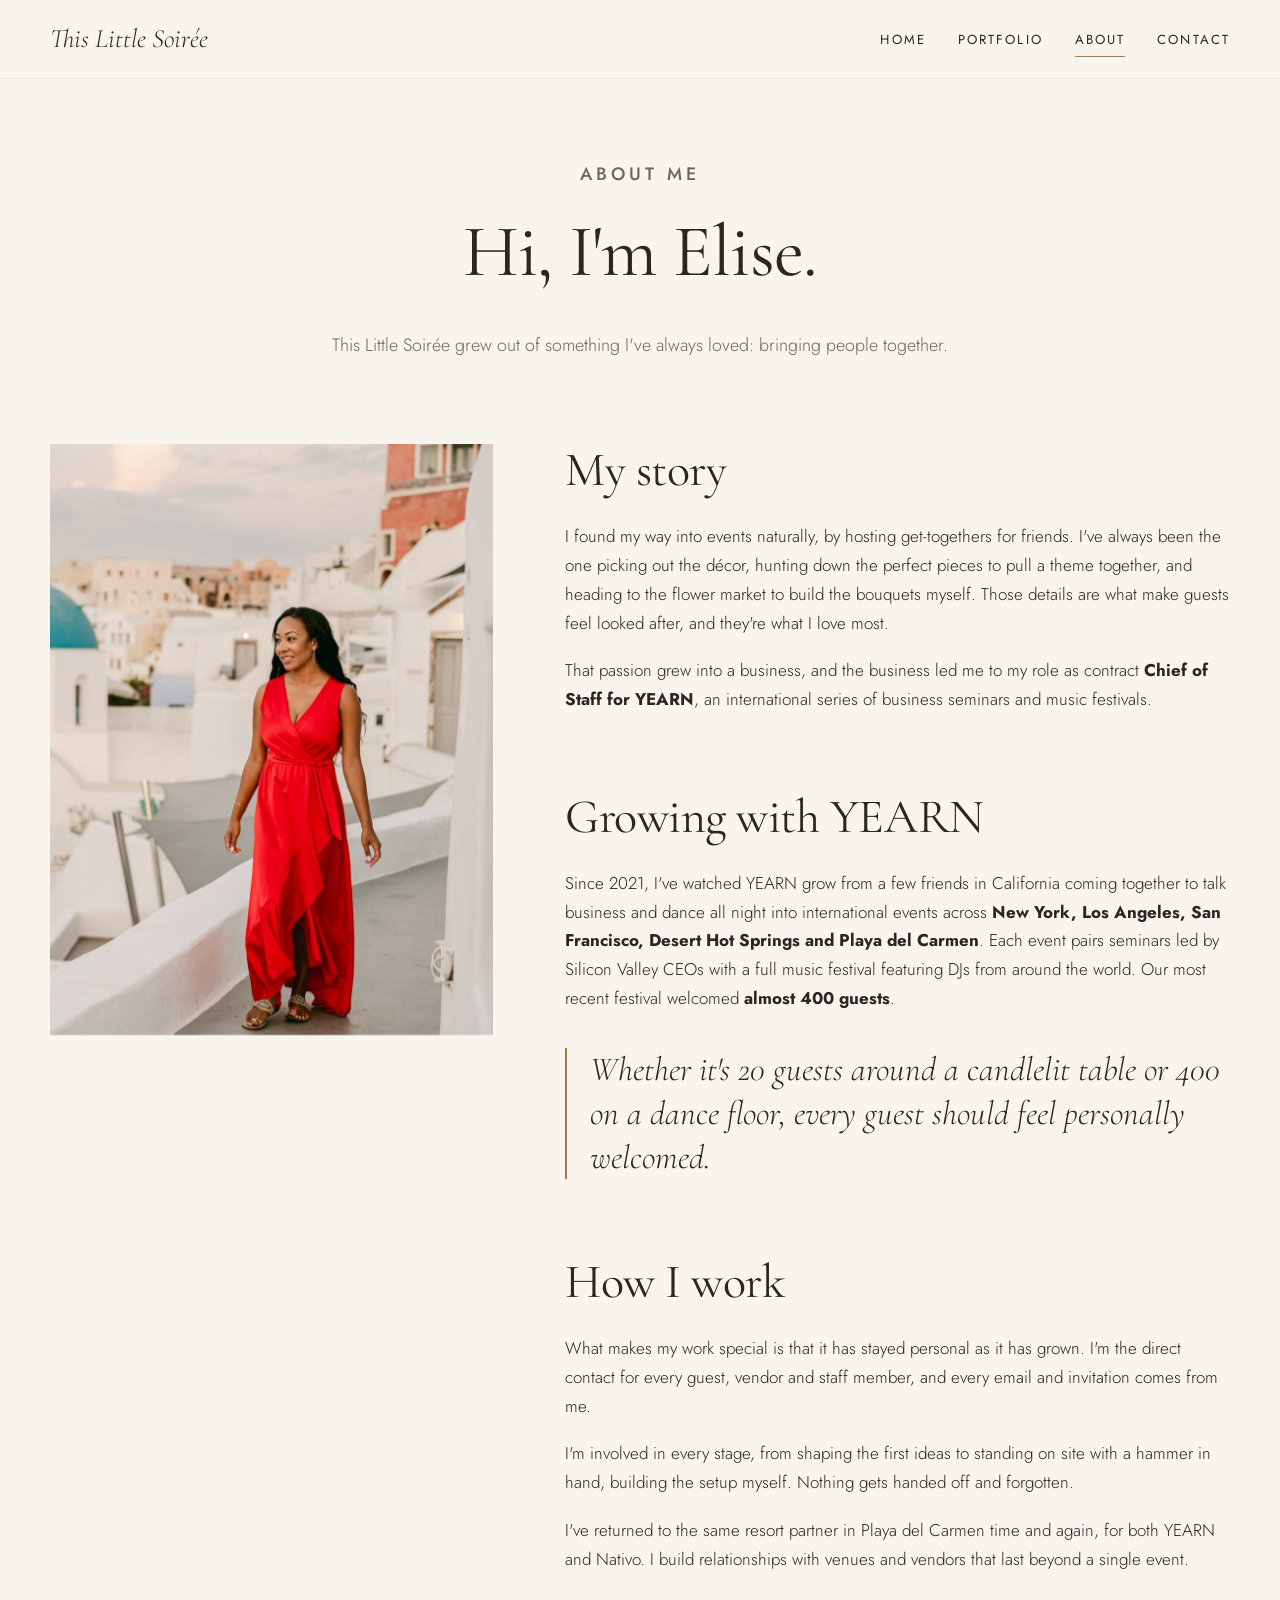
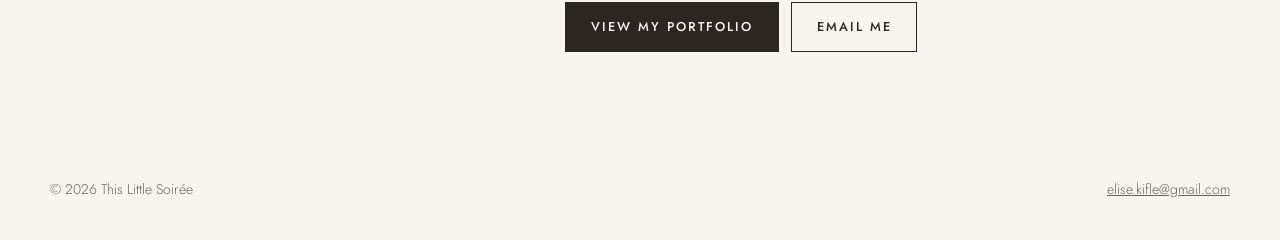
==== about/index.html @ 8f11a2f7 "Add files via upload" ====
<!DOCTYPE html>
<html lang="en-GB">
<head>
<meta charset="utf-8">
<meta name="viewport" content="width=device-width, initial-scale=1">
<title>About Me | This Little Soirée</title>
<meta name="description" content="Meet Elise N. Kifle, the event planner and designer behind This Little Soirée and Chief of Staff for the YEARN festivals.">
<meta property="og:title" content="About Me | This Little Soirée">
<meta property="og:description" content="Meet Elise N. Kifle, the event planner and designer behind This Little Soirée.">
<link rel="preconnect" href="https://fonts.googleapis.com">
<link rel="preconnect" href="https://fonts.gstatic.com" crossorigin>
<link href="https://fonts.googleapis.com/css2?family=Cormorant+Garamond:ital,wght@0,400;0,500;1,400&family=Jost:wght@300;400;500&display=swap" rel="stylesheet">
<link rel="stylesheet" href="../css/style.css?v=1">
</head>
<body>
<a class="skip-link" href="#main-content">Skip to main content</a>
<header class="site-header">
  <div class="container">
    <a class="wordmark" href="../">This Little Soirée</a>
    <nav class="main-nav" aria-label="Main">
      <ul>
        <li><a href="../">Home</a></li>
        <li><a href="../portfolio/">Portfolio</a></li>
        <li><a href="./" aria-current="page">About</a></li>
        <li><a href="../#contact">Contact</a></li>
      </ul>
    </nav>
  </div>
</header>

<main id="main-content">
  <section class="page-intro">
    <div class="container">
      <p class="eyebrow">About me</p>
      <h1>Hi, I'm Elise.</h1>
      <p>This Little Soirée grew out of something I've always loved: bringing people together.</p>
    </div>
  </section>

  <section class="section" style="padding-top:1rem">
    <div class="container about-grid">
      <div class="about-portrait">
        <img src="../images/elise.jpg" alt="Elise in a red dress walking along a whitewashed terrace in Santorini, with blue-domed churches behind her">
      </div>
      <div class="about-copy">
        <h2>My story</h2>
        <p>I found my way into events naturally, by hosting get-togethers for friends. I've always been the one picking out the décor, hunting down the perfect pieces to pull a theme together, and heading to the flower market to build the bouquets myself. Those details are what make guests feel looked after, and they're what I love most.</p>
        <p>That passion grew into a business, and the business led me to my role as contract <strong>Chief of Staff for YEARN</strong>, an international series of business seminars and music festivals.</p>

        <h2>Growing with YEARN</h2>
        <p>Since 2021, I've watched YEARN grow from a few friends in California coming together to talk business and dance all night into international events across <strong>New York, Los Angeles, San Francisco, Desert Hot Springs and Playa del Carmen</strong>. Each event pairs seminars led by Silicon Valley CEOs with a full music festival featuring DJs from around the world. Our most recent festival welcomed <strong>almost 400 guests</strong>.</p>

        <p class="pullquote">Whether it's 20 guests around a candlelit table or 400 on a dance floor, every guest should feel personally welcomed.</p>

        <h2>How I work</h2>
        <p>What makes my work special is that it has stayed personal as it has grown. I'm the direct contact for every guest, vendor and staff member, and every email and invitation comes from me.</p>
        <p>I'm involved in every stage, from shaping the first ideas to standing on site with a hammer in hand, building the setup myself. Nothing gets handed off and forgotten.</p>
        <p>I've returned to the same resort partner in Playa del Carmen time and again, for both YEARN and Nativo. I build relationships with venues and vendors that last beyond a single event.</p>

        <div class="buttons">
          <a class="btn" href="../portfolio/">View my portfolio</a>
          <a class="btn btn-outline" href="mailto:elise.kifle@gmail.com?subject=Hello%20from%20your%20website">Email me</a>
        </div>
      </div>
    </div>
  </section>
</main>

<footer class="site-footer">
  <div class="container">
    <span>&copy; 2026 This Little Soirée</span>
    <a href="mailto:elise.kifle@gmail.com">elise.kifle@gmail.com</a>
  </div>
</footer>
</body>
</html>
---- css/style.css ----
/* This Little Soirée */
:root {
  --ivory: #f8f4ee;
  --sand: #efe7dc;
  --ink: #2b2622;
  --muted: #6f655c;
  --gold: #a87c4f;
  --gold-dark: #8c6540;
  --white: #ffffff;
  --serif: "Cormorant Garamond", Georgia, serif;
  --sans: "Jost", system-ui, sans-serif;
}

* { box-sizing: border-box; }
html { scroll-behavior: smooth; }
body {
  margin: 0;
  font-family: var(--sans);
  font-weight: 300;
  font-size: 17px;
  line-height: 1.7;
  color: var(--ink);
  background: var(--ivory);
}
img { max-width: 100%; display: block; }
a { color: var(--gold-dark); }
p { margin: 0 0 1.1em; }

h1, h2, h3 {
  font-family: var(--serif);
  font-weight: 400;
  line-height: 1.12;
  margin: 0 0 0.5em;
  letter-spacing: -0.01em;
}
h1 { font-size: clamp(2.6rem, 6vw, 4.6rem); }
h2 { font-size: clamp(2rem, 4vw, 3rem); }
h3 { font-size: clamp(1.5rem, 2.6vw, 2rem); }
em { font-style: italic; color: var(--gold-dark); }

.eyebrow {
  font-family: var(--sans);
  font-size: 0.78rem;
  font-weight: 500;
  letter-spacing: 0.22em;
  text-transform: uppercase;
  color: var(--gold-dark);
  margin: 0 0 1.2em;
}

.container { width: min(1180px, 100% - 3rem); margin-inline: auto; }
.narrow { width: min(760px, 100% - 3rem); margin-inline: auto; }

.skip-link { position: absolute; left: -9999px; }
.skip-link:focus { left: 1rem; top: 1rem; background: var(--white); padding: .5rem 1rem; z-index: 100; }

/* ---------- Header ---------- */
.site-header {
  position: sticky; top: 0; z-index: 50;
  background: rgba(248, 244, 238, 0.94);
  backdrop-filter: blur(6px);
  border-bottom: 1px solid rgba(43, 38, 34, 0.08);
}
.site-header .container {
  display: flex; align-items: center; justify-content: space-between;
  min-height: 78px; gap: 1.5rem;
}
.wordmark {
  font-family: var(--serif);
  font-size: 1.65rem;
  font-style: italic;
  color: var(--ink);
  text-decoration: none;
  white-space: nowrap;
}
.main-nav ul { list-style: none; margin: 0; padding: 0; display: flex; gap: 2rem; }
.main-nav a {
  font-size: 0.82rem; font-weight: 400; letter-spacing: 0.16em; text-transform: uppercase;
  color: var(--ink); text-decoration: none; padding: .4rem 0;
  border-bottom: 1px solid transparent;
}
.main-nav a:hover, .main-nav a[aria-current="page"] { border-bottom-color: var(--gold); }

/* ---------- Buttons ---------- */
.buttons { display: flex; flex-wrap: wrap; gap: .8rem; margin-top: 1.8rem; }
.btn {
  display: inline-block;
  font-size: 0.8rem; font-weight: 500; letter-spacing: 0.16em; text-transform: uppercase;
  text-decoration: none;
  padding: 1em 1.9em;
  background: var(--ink); color: var(--ivory);
  border: 1px solid var(--ink);
  transition: background .2s, color .2s, border-color .2s;
}
.btn:hover { background: var(--gold-dark); border-color: var(--gold-dark); }
.btn-outline { background: transparent; color: var(--ink); }
.btn-outline:hover { background: var(--ink); color: var(--ivory); border-color: var(--ink); }
.btn-light { background: var(--ivory); color: var(--ink); border-color: var(--ivory); }
.btn-light:hover { background: transparent; color: var(--ivory); border-color: var(--ivory); }

/* ---------- Hero ---------- */
.hero { padding: 4.5rem 0 5rem; }
.hero .container {
  display: grid; grid-template-columns: 1.05fr 1fr; gap: 4rem; align-items: center;
}
.hero p.lead { font-size: 1.15rem; color: var(--muted); max-width: 520px; }
.hero-media { position: relative; }
.hero-media img { width: 100%; aspect-ratio: 4 / 5; object-fit: cover; }
.hero-media::before {
  content: ""; position: absolute; inset: 1.4rem -1.4rem -1.4rem 1.4rem;
  border: 1px solid var(--gold); z-index: -1;
}

/* ---------- Sections ---------- */
.section { padding: 5.5rem 0; }
.section-alt { background: var(--sand); }
.section-head { max-width: 640px; margin-bottom: 3rem; }
.center { text-align: center; margin-inline: auto; }

.services { display: grid; grid-template-columns: repeat(3, 1fr); gap: 2rem; }
.service { text-decoration: none; color: inherit; display: block; }
.service img { width: 100%; aspect-ratio: 4 / 5; object-fit: cover; margin-bottom: 1.3rem; transition: opacity .25s; }
.service:hover img { opacity: .88; }
.service h3 { margin-bottom: .3em; }
.service p { color: var(--muted); font-size: 0.98rem; }
.service .more { font-size: .78rem; letter-spacing: .16em; text-transform: uppercase; color: var(--gold-dark); }

.stats {
  display: grid; grid-template-columns: repeat(4, 1fr); gap: 2rem;
  border-top: 1px solid rgba(43,38,34,.15); border-bottom: 1px solid rgba(43,38,34,.15);
  padding: 2.6rem 0;
}
.stat strong { display: block; font-family: var(--serif); font-weight: 400; font-size: clamp(2.2rem, 4vw, 3rem); line-height: 1; margin-bottom: .4rem; }
.stat span { font-size: .9rem; color: var(--muted); }

.split { display: grid; grid-template-columns: 1fr 1fr; gap: 4.5rem; align-items: center; }
.split img { width: 100%; aspect-ratio: 4 / 5; object-fit: cover; }
.split.reverse .split-media { order: 2; }

.cta { background: var(--ink); color: var(--ivory); text-align: center; padding: 6rem 0; }
.cta h2 { color: var(--ivory); }
.cta p { color: rgba(248,244,238,.78); max-width: 560px; margin-inline: auto; }
.cta .buttons { justify-content: center; }
.cta .email { margin-top: 1.4rem; font-size: .95rem; }
.cta .email a { color: var(--ivory); }

/* ---------- Page intro ---------- */
.page-intro { padding: 5rem 0 3rem; text-align: center; }
.page-intro p { color: var(--muted); font-size: 1.12rem; max-width: 640px; margin-inline: auto; }

/* ---------- About ---------- */
.about-grid { display: grid; grid-template-columns: 0.8fr 1.2fr; gap: 4.5rem; align-items: start; }
.about-portrait { position: sticky; top: 110px; }
.about-portrait img { width: 100%; aspect-ratio: 3 / 4; object-fit: cover; object-position: center; }
.about-copy h2 { margin-top: 1.6em; }
.about-copy h2:first-child { margin-top: 0; }
.pullquote {
  font-family: var(--serif); font-style: italic; font-size: clamp(1.6rem, 3vw, 2.1rem); line-height: 1.3;
  border-left: 2px solid var(--gold); padding-left: 1.4rem; margin: 2.2rem 0;
}

/* ---------- Portfolio ---------- */
.project { padding: 4.5rem 0; border-top: 1px solid rgba(43,38,34,.12); }
.project:first-of-type { border-top: 0; padding-top: 1rem; }
.project-head { display: grid; grid-template-columns: 1fr 1.3fr; gap: 3.5rem; margin-bottom: 2.4rem; align-items: start; }
.meta { font-size: .9rem; color: var(--muted); margin-top: .6rem; }
.meta strong { color: var(--ink); font-weight: 500; }
.gallery { display: grid; grid-template-columns: repeat(3, 1fr); gap: 1rem; }
.gallery img { width: 100%; height: 100%; aspect-ratio: 4 / 3; object-fit: cover; }
.gallery .tall { grid-row: span 2; aspect-ratio: auto; }
.credit { font-size: .8rem; color: var(--muted); margin-top: .8rem; }

/* ---------- Footer ---------- */
.site-footer { padding: 2.4rem 0; font-size: .88rem; color: var(--muted); }
.site-footer .container { display: flex; flex-wrap: wrap; justify-content: space-between; gap: 1rem; }
.site-footer a { color: var(--muted); }

/* ---------- Responsive ---------- */
@media (max-width: 900px) {
  .hero .container, .split, .about-grid, .project-head { grid-template-columns: 1fr; gap: 2.4rem; }
  .split.reverse .split-media { order: 0; }
  .hero-media::before { inset: 1rem -0.6rem -1rem 0.6rem; }
  .services { grid-template-columns: 1fr; gap: 2.8rem; }
  .stats { grid-template-columns: repeat(2, 1fr); }
  .about-portrait { position: static; max-width: 420px; }
  .gallery { grid-template-columns: repeat(2, 1fr); }
  .gallery .tall { grid-row: auto; aspect-ratio: 4 / 3; }
}
@media (max-width: 640px) {
  body { font-size: 16px; }
  .site-header .container { flex-direction: column; justify-content: center; gap: .3rem; padding: .8rem 0; }
  .main-nav ul { gap: 1.2rem; }
  .main-nav a { font-size: .72rem; letter-spacing: .12em; }
  .hero { padding: 2.5rem 0 3.5rem; }
  .section { padding: 4rem 0; }
  .gallery { grid-template-columns: 1fr; }
}
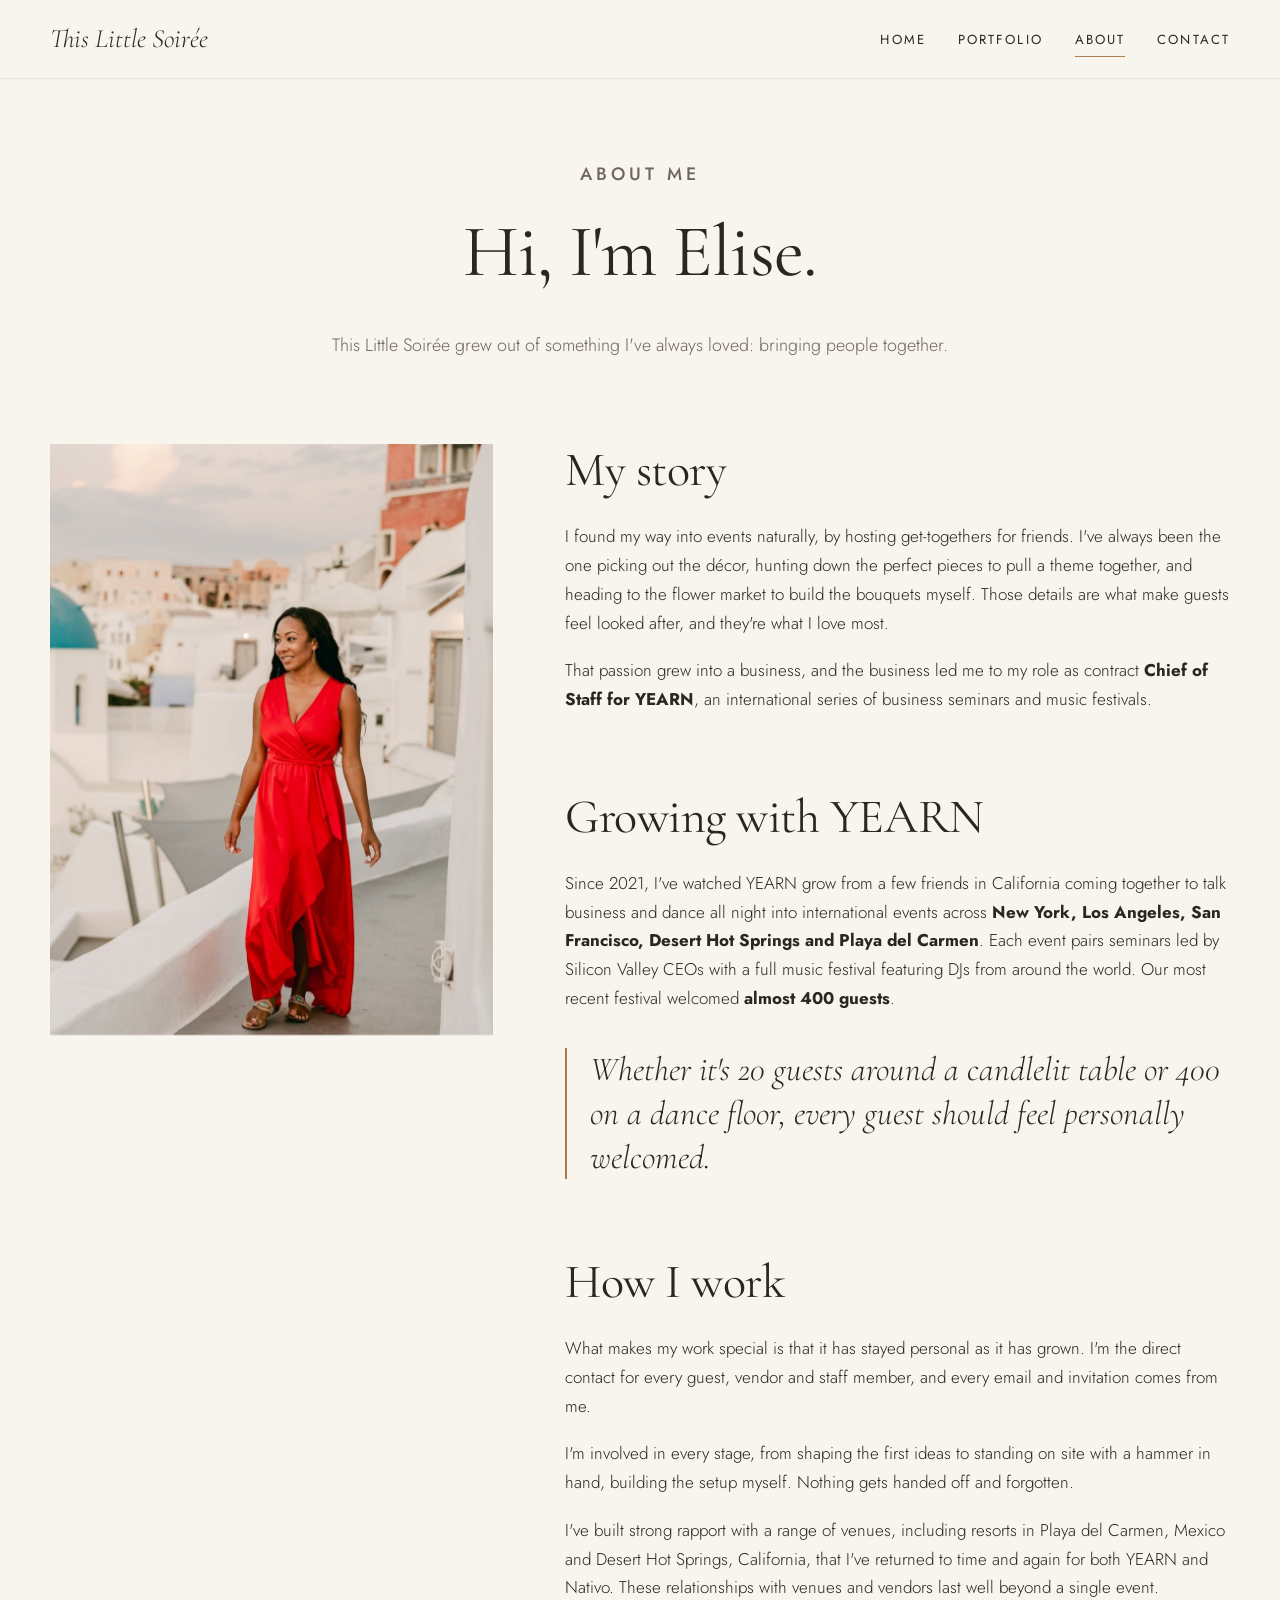
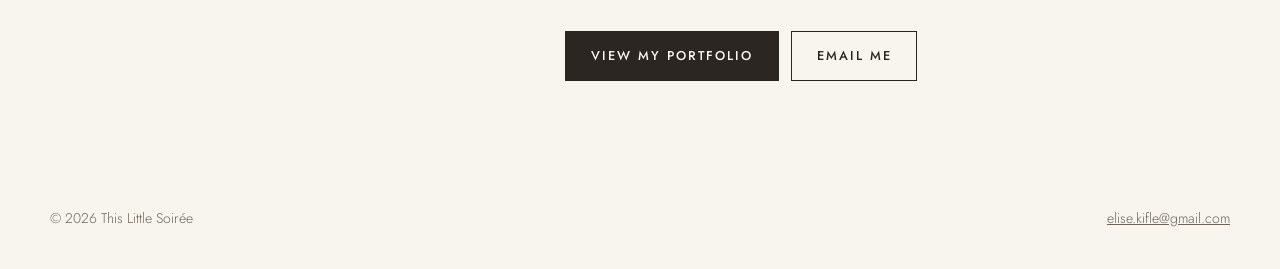
==== commit 5cee723d: "Add venue rapport to How I work" ====
--- a/about/index.html
+++ b/about/index.html
@@ -55,7 +55,7 @@
         <h2>How I work</h2>
         <p>What makes my work special is that it has stayed personal as it has grown. I'm the direct contact for every guest, vendor and staff member, and every email and invitation comes from me.</p>
         <p>I'm involved in every stage, from shaping the first ideas to standing on site with a hammer in hand, building the setup myself. Nothing gets handed off and forgotten.</p>
-        <p>I've returned to the same resort partner in Playa del Carmen time and again, for both YEARN and Nativo. I build relationships with venues and vendors that last beyond a single event.</p>
+        <p>I've built strong rapport with a range of venues, including resorts in Playa del Carmen, Mexico and Desert Hot Springs, California, that I've returned to time and again for both YEARN and Nativo. These relationships with venues and vendors last well beyond a single event.</p>
 
         <div class="buttons">
           <a class="btn" href="../portfolio/">View my portfolio</a>
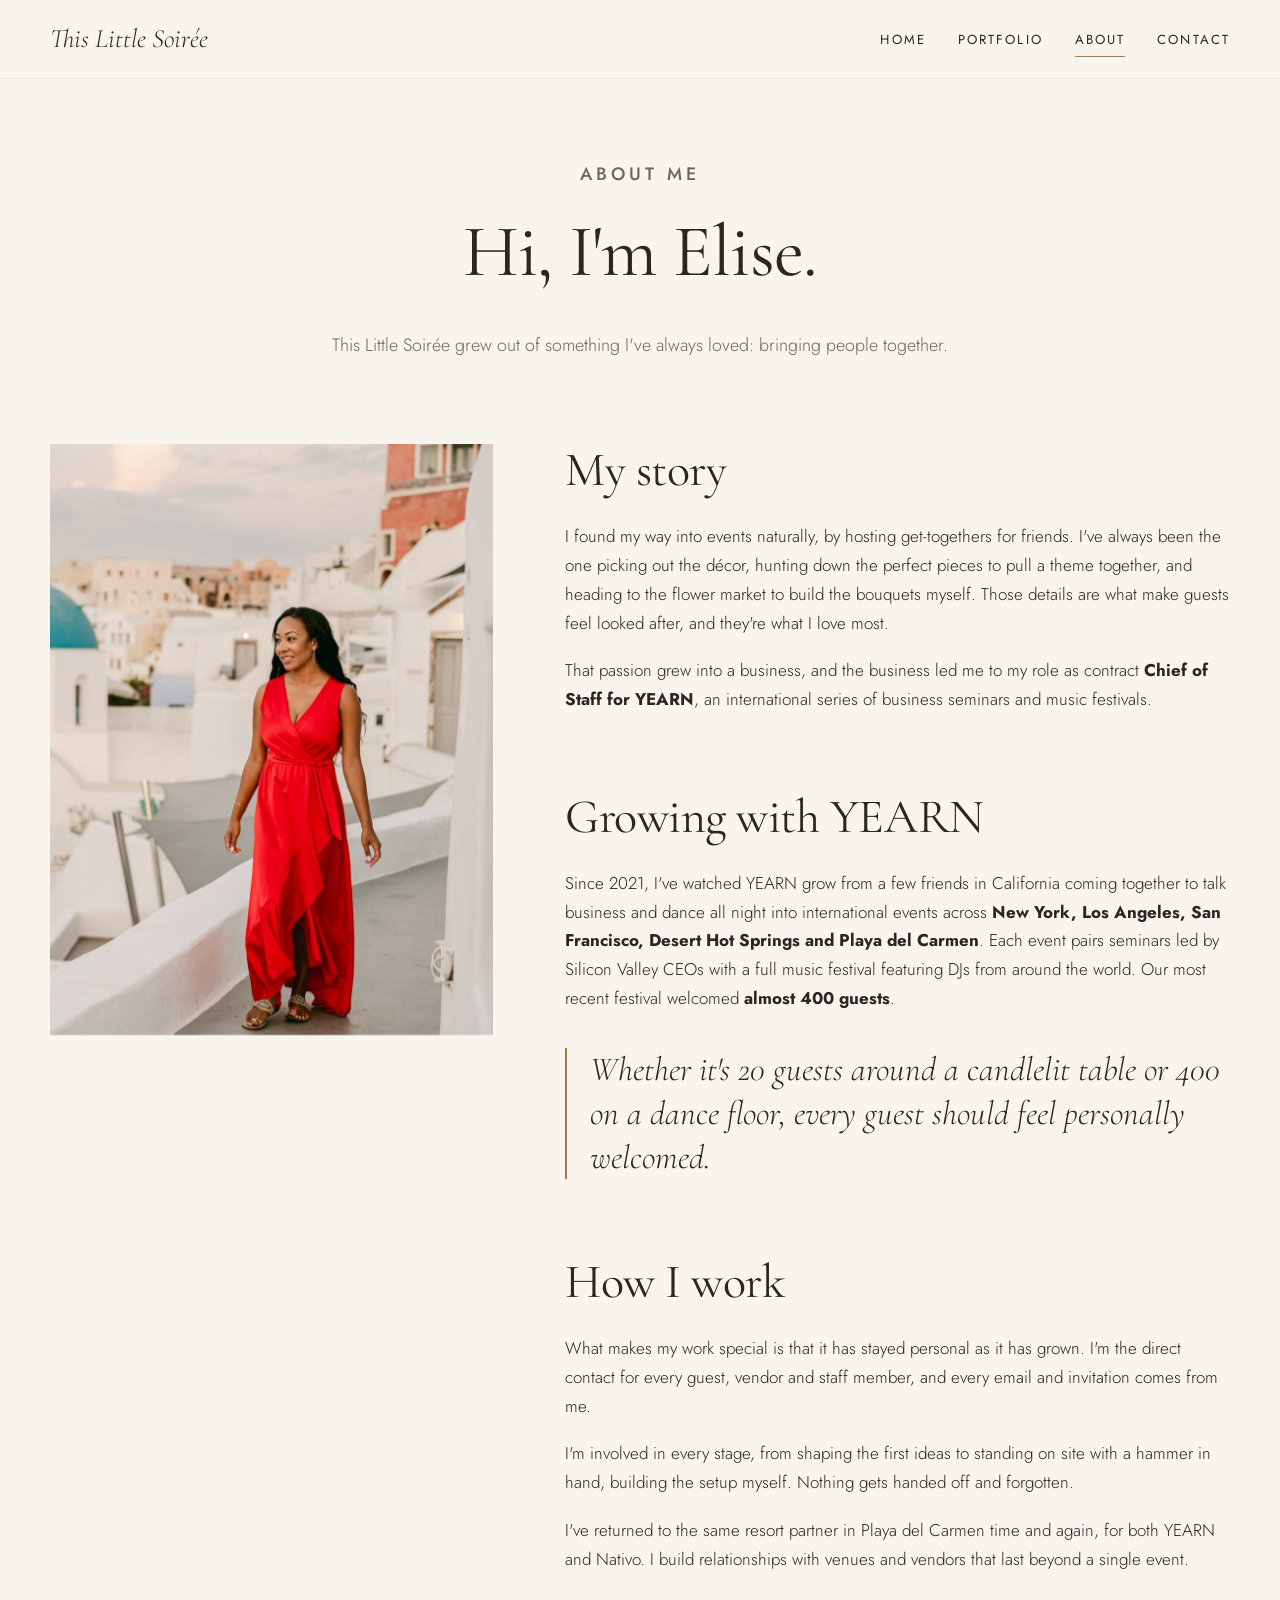
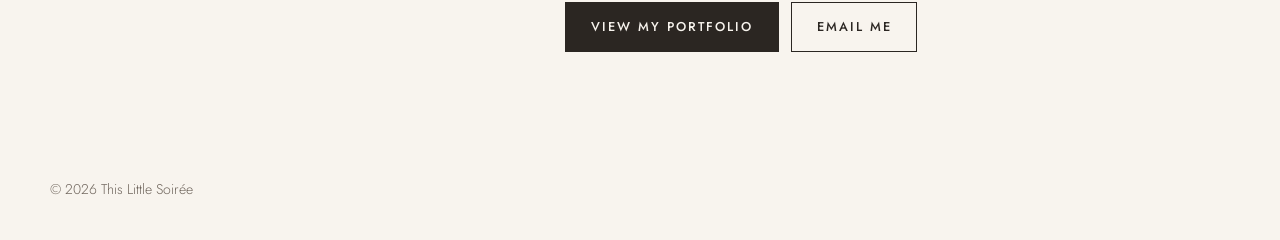
==== commit 46e8adf2: "Remove visible email address" ====
--- a/about/index.html
+++ b/about/index.html
@@ -55,7 +55,7 @@
         <h2>How I work</h2>
         <p>What makes my work special is that it has stayed personal as it has grown. I'm the direct contact for every guest, vendor and staff member, and every email and invitation comes from me.</p>
         <p>I'm involved in every stage, from shaping the first ideas to standing on site with a hammer in hand, building the setup myself. Nothing gets handed off and forgotten.</p>
-        <p>I've built strong rapport with a range of venues, including resorts in Playa del Carmen, Mexico and Desert Hot Springs, California, that I've returned to time and again for both YEARN and Nativo. These relationships with venues and vendors last well beyond a single event.</p>
+        <p>I've returned to the same resort partner in Playa del Carmen time and again, for both YEARN and Nativo. I build relationships with venues and vendors that last beyond a single event.</p>
 
         <div class="buttons">
           <a class="btn" href="../portfolio/">View my portfolio</a>
@@ -69,7 +69,6 @@
 <footer class="site-footer">
   <div class="container">
     <span>&copy; 2026 This Little Soirée</span>
-    <a href="mailto:elise.kifle@gmail.com">elise.kifle@gmail.com</a>
   </div>
 </footer>
 </body>
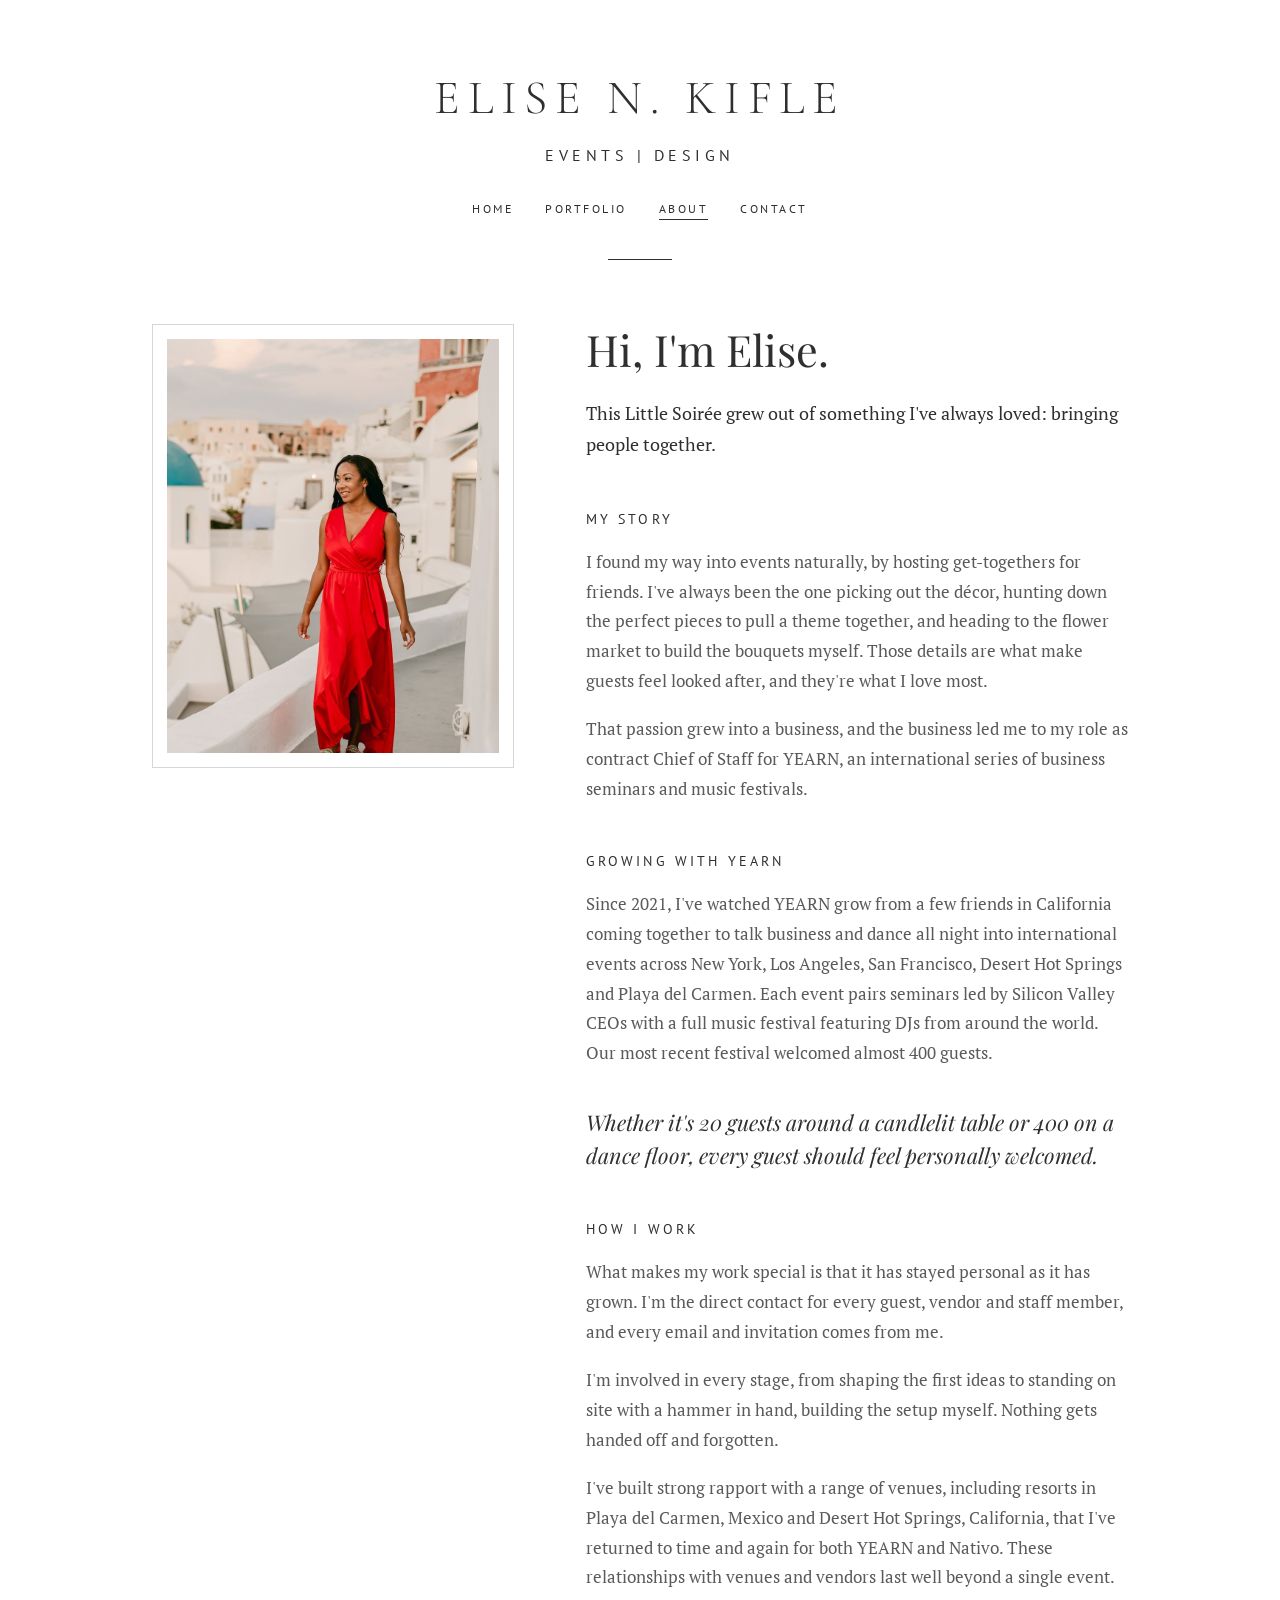
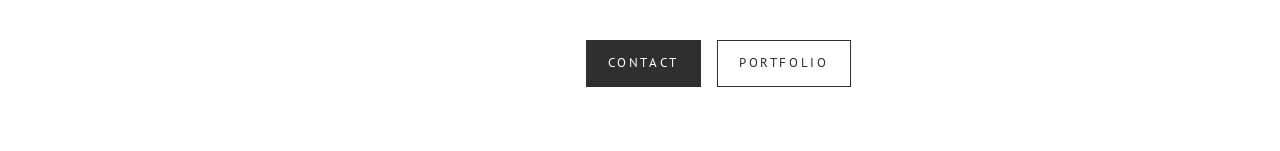
==== commit 40a7df57: "Launch new classic design: about" ====
--- a/about/index.html
+++ b/about/index.html
@@ -3,73 +3,60 @@
 <head>
 <meta charset="utf-8">
 <meta name="viewport" content="width=device-width, initial-scale=1">
-<title>About Me | This Little Soirée</title>
+<title>About | Elise N. Kifle</title>
 <meta name="description" content="Meet Elise N. Kifle, the event planner and designer behind This Little Soirée and Chief of Staff for the YEARN festivals.">
-<meta property="og:title" content="About Me | This Little Soirée">
-<meta property="og:description" content="Meet Elise N. Kifle, the event planner and designer behind This Little Soirée.">
+<meta property="og:title" content="About | Elise N. Kifle">
+<meta property="og:description" content="Meet Elise N. Kifle, the event planner and designer behind This Little Soirée and Chief of Staff for the YEARN festivals.">
+<meta property="og:image" content="https://elisekifle.com/images/elise.jpg">
+<link rel="icon" type="image/svg+xml" href="/favicon-enk.svg?v=4">
 <link rel="preconnect" href="https://fonts.googleapis.com">
 <link rel="preconnect" href="https://fonts.gstatic.com" crossorigin>
-<link href="https://fonts.googleapis.com/css2?family=Cormorant+Garamond:ital,wght@0,400;0,500;1,400&family=Jost:wght@300;400;500&display=swap" rel="stylesheet">
-<link rel="stylesheet" href="../css/style.css?v=1">
+<link href="https://fonts.googleapis.com/css2?family=Playfair+Display:ital,wght@0,400;0,700;1,400&family=PT+Sans&family=PT+Serif:ital@0;1&display=swap" rel="stylesheet">
+<link rel="stylesheet" href="/css/classic.css?v=3">
 </head>
-<body>
-<a class="skip-link" href="#main-content">Skip to main content</a>
-<header class="site-header">
-  <div class="container">
-    <a class="wordmark" href="../">This Little Soirée</a>
-    <nav class="main-nav" aria-label="Main">
-      <ul>
-        <li><a href="../">Home</a></li>
-        <li><a href="../portfolio/">Portfolio</a></li>
-        <li><a href="./" aria-current="page">About</a></li>
-        <li><a href="../#contact">Contact</a></li>
-      </ul>
+<body class="about">
+<main class="editorial">
+  <header class="masthead">
+    <p class="name" style="font-size:clamp(2rem,4vw,3rem)"><a href="../" style="border:0">Elise N. Kifle</a></p>
+    <p class="tagline">Events | Design</p>
+    <nav class="mast-nav" aria-label="Main">
+      <a href="../">Home</a>
+      <a href="../portfolio/">Portfolio</a>
+      <a href="../about/" aria-current="page">About</a>
+      <a href="mailto:elise.kifle@gmail.com?subject=Hello%20from%20your%20website">Contact</a>
     </nav>
-  </div>
-</header>
+    <hr class="rule">
+  </header>
 
-<main id="main-content">
-  <section class="page-intro">
-    <div class="container">
-      <p class="eyebrow">About me</p>
-      <h1>Hi, I'm Elise.</h1>
-      <p>This Little Soirée grew out of something I've always loved: bringing people together.</p>
+  <section class="about-body">
+    <div>
+      <figure class="frame" style="margin:0">
+        <img src="/images/elise.jpg" alt="Elise in a red dress on a whitewashed terrace in Santorini">
+      </figure>
     </div>
-  </section>
+    <div>
+      <h1 class="title">Hi, I'm Elise.</h1>
+      <p class="lead">This Little Soirée grew out of something I've always loved: bringing people together.</p>
 
-  <section class="section" style="padding-top:1rem">
-    <div class="container about-grid">
-      <div class="about-portrait">
-        <img src="../images/elise.jpg" alt="Elise in a red dress walking along a whitewashed terrace in Santorini, with blue-domed churches behind her">
-      </div>
-      <div class="about-copy">
-        <h2>My story</h2>
-        <p>I found my way into events naturally, by hosting get-togethers for friends. I've always been the one picking out the décor, hunting down the perfect pieces to pull a theme together, and heading to the flower market to build the bouquets myself. Those details are what make guests feel looked after, and they're what I love most.</p>
-        <p>That passion grew into a business, and the business led me to my role as contract <strong>Chief of Staff for YEARN</strong>, an international series of business seminars and music festivals.</p>
+      <h2 class="section">My story</h2>
+      <p>I found my way into events naturally, by hosting get-togethers for friends. I've always been the one picking out the décor, hunting down the perfect pieces to pull a theme together, and heading to the flower market to build the bouquets myself. Those details are what make guests feel looked after, and they're what I love most.</p>
+      <p>That passion grew into a business, and the business led me to my role as contract Chief of Staff for YEARN, an international series of business seminars and music festivals.</p>
 
-        <h2>Growing with YEARN</h2>
-        <p>Since 2021, I've watched YEARN grow from a few friends in California coming together to talk business and dance all night into international events across <strong>New York, Los Angeles, San Francisco, Desert Hot Springs and Playa del Carmen</strong>. Each event pairs seminars led by Silicon Valley CEOs with a full music festival featuring DJs from around the world. Our most recent festival welcomed <strong>almost 400 guests</strong>.</p>
+      <h2 class="section">Growing with YEARN</h2>
+      <p>Since 2021, I've watched YEARN grow from a few friends in California coming together to talk business and dance all night into international events across New York, Los Angeles, San Francisco, Desert Hot Springs and Playa del Carmen. Each event pairs seminars led by Silicon Valley CEOs with a full music festival featuring DJs from around the world. Our most recent festival welcomed almost 400 guests.</p>
 
-        <p class="pullquote">Whether it's 20 guests around a candlelit table or 400 on a dance floor, every guest should feel personally welcomed.</p>
+      <p class="quote">Whether it's 20 guests around a candlelit table or 400 on a dance floor, every guest should feel personally welcomed.</p>
 
-        <h2>How I work</h2>
-        <p>What makes my work special is that it has stayed personal as it has grown. I'm the direct contact for every guest, vendor and staff member, and every email and invitation comes from me.</p>
-        <p>I'm involved in every stage, from shaping the first ideas to standing on site with a hammer in hand, building the setup myself. Nothing gets handed off and forgotten.</p>
-        <p>I've returned to the same resort partner in Playa del Carmen time and again, for both YEARN and Nativo. I build relationships with venues and vendors that last beyond a single event.</p>
-
-        <div class="buttons">
-          <a class="btn" href="../portfolio/">View my portfolio</a>
-          <a class="btn btn-outline" href="mailto:elise.kifle@gmail.com?subject=Hello%20from%20your%20website">Email me</a>
-        </div>
+      <h2 class="section">How I work</h2>
+      <p>What makes my work special is that it has stayed personal as it has grown. I'm the direct contact for every guest, vendor and staff member, and every email and invitation comes from me.</p>
+      <p>I'm involved in every stage, from shaping the first ideas to standing on site with a hammer in hand, building the setup myself. Nothing gets handed off and forgotten.</p>
+      <p>I've built strong rapport with a range of venues, including resorts in Playa del Carmen, Mexico and Desert Hot Springs, California, that I've returned to time and again for both YEARN and Nativo. These relationships with venues and vendors last well beyond a single event.</p>
+      <div class="actions">
+        <a class="btn" href="mailto:elise.kifle@gmail.com?subject=Hello%20from%20your%20website">Contact</a>
+        <a class="btn btn-outline" href="../portfolio/">Portfolio</a>
       </div>
     </div>
   </section>
 </main>
-
-<footer class="site-footer">
-  <div class="container">
-    <span>&copy; 2026 This Little Soirée</span>
-  </div>
-</footer>
 </body>
 </html>
--- a/css/classic.css
+++ b/css/classic.css
@@ -0,0 +1,130 @@
+@import url('https://fonts.googleapis.com/css2?family=Cormorant+Garamond:wght@300;400&display=swap');
+/* Elise N. Kifle — classic */
+:root {
+  --ink: #2f2f2f;
+  --text: #5a5a5a;
+  --line: #d6d6d6;
+  --bg: #ffffff;
+  --display: "Playfair Display", Georgia, serif;
+  --serif: "PT Serif", Georgia, serif;
+  --sans: "PT Sans", "Helvetica Neue", Arial, sans-serif;
+}
+* { box-sizing: border-box; }
+html, body { margin: 0; }
+body { background: var(--bg); color: var(--text); font-family: var(--serif); font-size: 17px; line-height: 1.75; }
+img { display: block; max-width: 100%; }
+a { color: inherit; text-decoration: none; border-bottom: 1px solid var(--line); transition: border-color .2s, color .2s; }
+a:hover { color: var(--ink); border-bottom-color: var(--ink); }
+p { margin: 0 0 1.1em; }
+
+.name { font-family: var(--display); font-weight: 700; text-transform: uppercase; letter-spacing: .06em; color: var(--ink); line-height: 1.1; margin: 0; }
+.tagline { font-family: var(--sans); text-transform: uppercase; letter-spacing: .28em; color: var(--ink); font-size: 1rem; margin: .9rem 0 0; }
+.label { font-family: var(--sans); text-transform: uppercase; letter-spacing: .22em; font-size: .78rem; color: var(--ink); }
+
+.btn { display: inline-block; font-family: var(--sans); text-transform: uppercase; letter-spacing: .2em; font-size: .82rem; padding: .85em 1.6em; background: var(--ink); color: #fff; border: 1px solid var(--ink); }
+.btn:hover { background: #000; color: #fff; border-bottom-color: #000; }
+.btn-outline { background: transparent; color: var(--ink); }
+.btn-outline:hover { background: var(--ink); color: #fff; }
+.actions { display: flex; flex-wrap: wrap; align-items: center; gap: .8rem 1rem; margin-top: 3rem; }
+
+/* ---------- Split layout (home + about) ---------- */
+.split { display: grid; grid-template-columns: 1fr 1fr; min-height: 100vh; }
+.split-photo { position: sticky; top: 0; height: 100vh; overflow: hidden; }
+.split-photo img { width: 100%; height: 100%; object-fit: cover; object-position: 62% center; }
+.split-content { display: flex; align-items: center; padding: 4rem 7vw; }
+.split-content > div { max-width: 520px; width: 100%; }
+
+.home .name { font-size: clamp(2.4rem, 4.2vw, 3.6rem); }
+.roles { list-style: none; padding: 0; margin: 2.6rem 0 0; }
+.roles li { margin: 0 0 .8rem; }
+.roles .sep { color: #9a9a9a; }
+
+/* ---------- Inner pages ---------- */
+.topbar { display: flex; justify-content: space-between; align-items: baseline; flex-wrap: wrap; gap: .6rem 2rem; margin-bottom: 4rem; }
+.topbar .name { font-size: 1.35rem; }
+.topbar .name a { border: 0; }
+.topbar nav { display: flex; gap: 1.6rem; }
+.topbar nav a { font-family: var(--sans); text-transform: uppercase; letter-spacing: .2em; font-size: .78rem; color: var(--ink); border-bottom-color: transparent; }
+.topbar nav a:hover, .topbar nav a[aria-current="page"] { border-bottom-color: var(--ink); }
+
+h1.title { font-family: var(--display); font-weight: 400; font-size: clamp(2rem, 3.4vw, 2.7rem); color: var(--ink); line-height: 1.2; margin: 0 0 1.4rem; }
+h2.section { font-family: var(--sans); text-transform: uppercase; letter-spacing: .22em; font-size: .9rem; font-weight: 400; color: var(--ink); margin: 2.8rem 0 1rem; }
+.lead { font-size: 1.12rem; color: var(--ink); }
+.quote { font-family: var(--display); font-style: italic; font-size: 1.35rem; line-height: 1.5; color: var(--ink); margin: 2.4rem 0; }
+
+.about .split-content { align-items: flex-start; padding-top: 3.5rem; }
+
+.page { max-width: 1000px; margin: 0 auto; padding: 3.5rem 2rem 5rem; }
+.page-intro { max-width: 640px; margin-bottom: 1rem; }
+.project { padding: 3.6rem 0; border-top: 1px solid var(--line); }
+.project:first-of-type { border-top: 0; padding-top: 1.6rem; }
+.project h2 { font-family: var(--display); font-weight: 700; text-transform: uppercase; letter-spacing: .05em; font-size: 1.45rem; color: var(--ink); margin: 0 0 .5rem; }
+.meta { font-family: var(--sans); font-size: .9rem; letter-spacing: .04em; color: #8a8a8a; margin-bottom: 1.4rem; }
+.project-text { max-width: 680px; }
+.photos { display: grid; grid-template-columns: repeat(3, 1fr); gap: .8rem; margin-top: 2rem; }
+.photos img { width: 100%; aspect-ratio: 4 / 5; object-fit: cover; }
+
+.foot { font-family: var(--sans); font-size: .8rem; letter-spacing: .08em; color: #9a9a9a; margin-top: 4rem; }
+
+/* ---------- Mobile ---------- */
+@media (max-width: 860px) {
+  .split { grid-template-columns: 1fr; }
+  .split-photo { position: relative; height: 62vh; }
+  .split-content { padding: 3rem 1.5rem 3.5rem; }
+  .about .split-photo { height: 50vh; }
+  .photos { grid-template-columns: repeat(2, 1fr); }
+  .page { padding: 2.5rem 1.25rem 4rem; }
+  .topbar { margin-bottom: 2.5rem; }
+  .tagline { letter-spacing: .2em; font-size: .85rem; }
+}
+
+/* ---------- Editorial (home + about) ---------- */
+.editorial { max-width: 1040px; margin: 0 auto; padding: 4.5rem 2rem 4rem; }
+.masthead { text-align: center; }
+.masthead .name { font-size: clamp(2.4rem, 5vw, 3.8rem); }
+.masthead .tagline { margin-top: 1rem; }
+.rule { width: 64px; height: 1px; background: var(--ink); border: 0; margin: 2.4rem auto 0; }
+.mast-nav { display: flex; justify-content: center; gap: 2rem; margin-top: 1.8rem; }
+.mast-nav a { font-family: var(--sans); text-transform: uppercase; letter-spacing: .2em; font-size: .78rem; color: var(--ink); border-bottom-color: transparent; }
+.mast-nav a:hover, .mast-nav a[aria-current="page"] { border-bottom-color: var(--ink); }
+
+.feature { display: grid; grid-template-columns: 0.9fr 1.1fr; gap: 5rem; align-items: center; margin-top: 4.5rem; }
+.frame { position: relative; padding: 14px; border: 1px solid var(--line); }
+.frame img { width: 100%; aspect-ratio: 4 / 5; object-fit: cover; object-position: 50% 22%; }
+.caption { font-family: var(--sans); font-size: .72rem; letter-spacing: .2em; text-transform: uppercase; color: #9a9a9a; text-align: center; margin-top: .9rem; }
+.feature .intro { font-family: var(--display); font-style: italic; font-size: 1.45rem; line-height: 1.5; color: var(--ink); margin: 0 0 2rem; }
+.feature .roles { margin-top: 0; padding-top: 1.6rem; border-top: 1px solid var(--line); }
+.feature .actions { margin-top: 2.4rem; }
+.colophon { text-align: center; margin-top: 5rem; }
+
+.about-body { display: grid; grid-template-columns: 0.8fr 1.2fr; gap: 4.5rem; align-items: start; margin-top: 4rem; }
+.about-body .frame { position: sticky; top: 2rem; }
+
+@media (max-width: 860px) {
+  .editorial { padding: 3rem 1.25rem 3rem; }
+  .feature, .about-body { grid-template-columns: 1fr; gap: 2.6rem; margin-top: 3rem; }
+  .frame { max-width: 420px; margin: 0 auto; }
+  .about-body .frame { position: static; }
+  .mast-nav { gap: 1.2rem; }
+}
+
+/* ---------- Name: thin, elegant ---------- */
+.name { font-family: "Cormorant Garamond", Georgia, serif; font-weight: 300; letter-spacing: .16em; }
+.masthead .name { font-size: clamp(2.6rem, 5.4vw, 4.2rem); }
+.topbar .name { font-size: 1.6rem; font-weight: 400; }
+
+/* ---------- Art split (home) ---------- */
+.home .editorial { padding-bottom: 0; }
+.art-split { display: grid; grid-template-columns: 1fr 1fr; min-height: 82vh; margin-top: 3.5rem; }
+.art-text { display: flex; align-items: center; justify-content: flex-end; padding: 4rem 6vw; }
+.art-text > div { max-width: 480px; width: 100%; }
+.art-text .intro { font-family: var(--display); font-style: italic; font-size: 1.45rem; line-height: 1.5; color: var(--ink); margin: 0 0 2rem; }
+.art-text .roles { margin-top: 0; padding-top: 1.6rem; border-top: 1px solid var(--line); }
+.art-text .actions { margin-top: 2.4rem; }
+.art-photo { position: relative; overflow: hidden; min-height: 60vh; }
+.art-photo img { position: absolute; inset: 0; width: 100%; height: 100%; object-fit: cover; object-position: 60% 40%; }
+@media (max-width: 860px) {
+  .art-split { grid-template-columns: 1fr; margin-top: 2.5rem; }
+  .art-photo { order: -1; min-height: 70vh; }
+  .art-text { justify-content: flex-start; padding: 2.8rem 1.25rem 3.5rem; }
+}
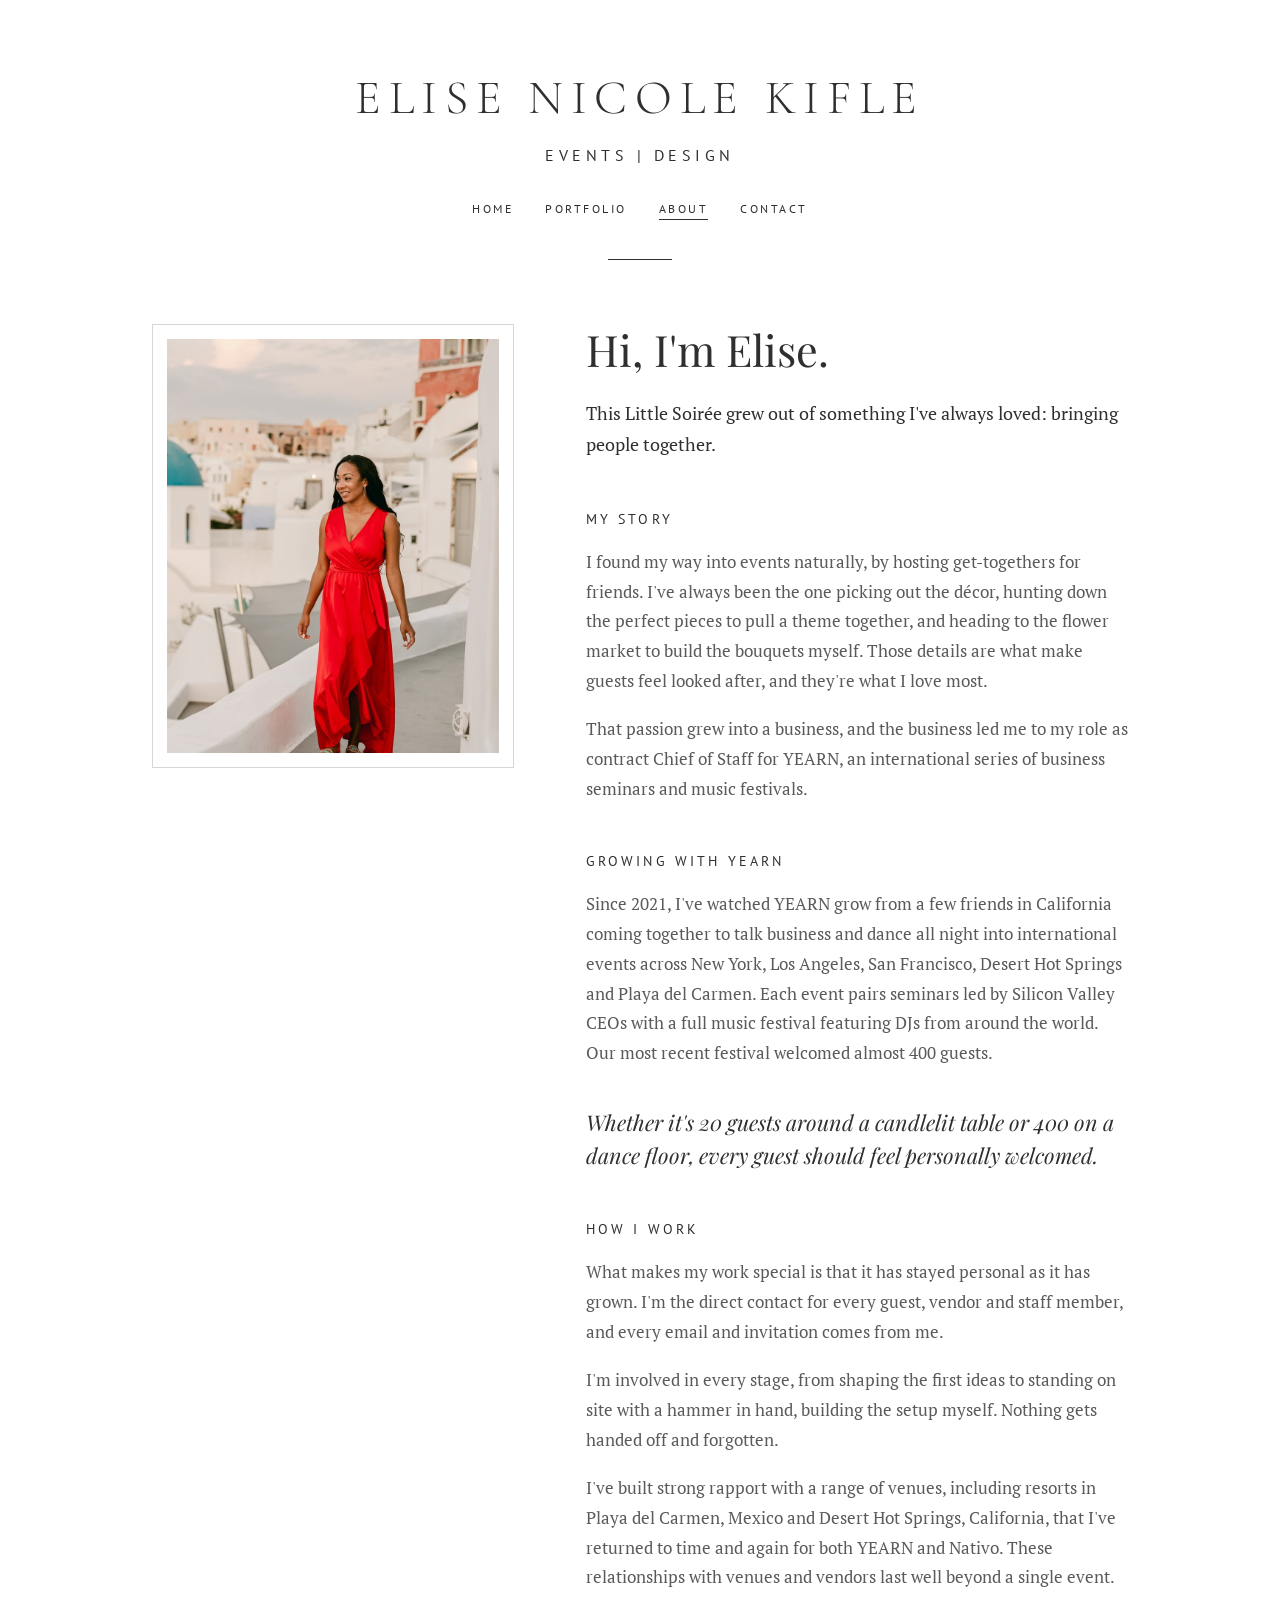
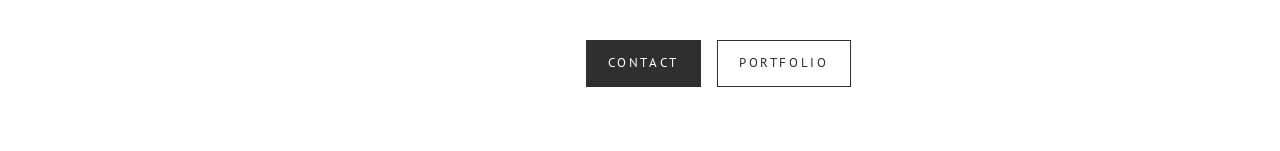
==== commit a47faf85: "Use full name Elise Nicole Kifle across the site Co-Authored-By: Claude Opus 5.5 <noreply@anthropic." ====
--- a/about/index.html
+++ b/about/index.html
@@ -3,10 +3,10 @@
 <head>
 <meta charset="utf-8">
 <meta name="viewport" content="width=device-width, initial-scale=1">
-<title>About | Elise N. Kifle</title>
-<meta name="description" content="Meet Elise N. Kifle, the event planner and designer behind This Little Soirée and Chief of Staff for the YEARN festivals.">
-<meta property="og:title" content="About | Elise N. Kifle">
-<meta property="og:description" content="Meet Elise N. Kifle, the event planner and designer behind This Little Soirée and Chief of Staff for the YEARN festivals.">
+<title>About | Elise Nicole Kifle</title>
+<meta name="description" content="Meet Elise Nicole Kifle, the event planner and designer behind This Little Soirée and Chief of Staff for the YEARN festivals.">
+<meta property="og:title" content="About | Elise Nicole Kifle">
+<meta property="og:description" content="Meet Elise Nicole Kifle, the event planner and designer behind This Little Soirée and Chief of Staff for the YEARN festivals.">
 <meta property="og:image" content="https://elisekifle.com/images/elise.jpg">
 <link rel="icon" type="image/svg+xml" href="/favicon-enk.svg?v=4">
 <link rel="preconnect" href="https://fonts.googleapis.com">
@@ -17,7 +17,7 @@
 <body class="about">
 <main class="editorial">
   <header class="masthead">
-    <p class="name" style="font-size:clamp(2rem,4vw,3rem)"><a href="../" style="border:0">Elise N. Kifle</a></p>
+    <p class="name" style="font-size:clamp(2rem,4vw,3rem)"><a href="../" style="border:0">Elise Nicole Kifle</a></p>
     <p class="tagline">Events | Design</p>
     <nav class="mast-nav" aria-label="Main">
       <a href="../">Home</a>
--- a/css/classic.css
+++ b/css/classic.css
@@ -1,5 +1,5 @@
 @import url('https://fonts.googleapis.com/css2?family=Cormorant+Garamond:wght@300;400&display=swap');
-/* Elise N. Kifle — classic */
+/* Elise Nicole Kifle — classic */
 :root {
   --ink: #2f2f2f;
   --text: #5a5a5a;
@@ -118,7 +118,7 @@
 .art-split { display: grid; grid-template-columns: 1fr 1fr; min-height: 82vh; margin-top: 3.5rem; }
 .art-text { display: flex; align-items: center; justify-content: flex-end; padding: 4rem 6vw; }
 .art-text > div { max-width: 480px; width: 100%; }
-.art-text .intro { font-family: var(--display); font-style: italic; font-size: 1.45rem; line-height: 1.5; color: var(--ink); margin: 0 0 2rem; }
+.art-text .intro { font-family: 'Parisienne', cursive; font-style: normal; font-size: 1.9rem; line-height: 1.5; text-align: center; color: var(--ink); margin: 0 0 0.9rem; }
 .art-text .roles { margin-top: 0; padding-top: 1.6rem; border-top: 1px solid var(--line); }
 .art-text .actions { margin-top: 2.4rem; }
 .art-photo { position: relative; overflow: hidden; min-height: 60vh; }
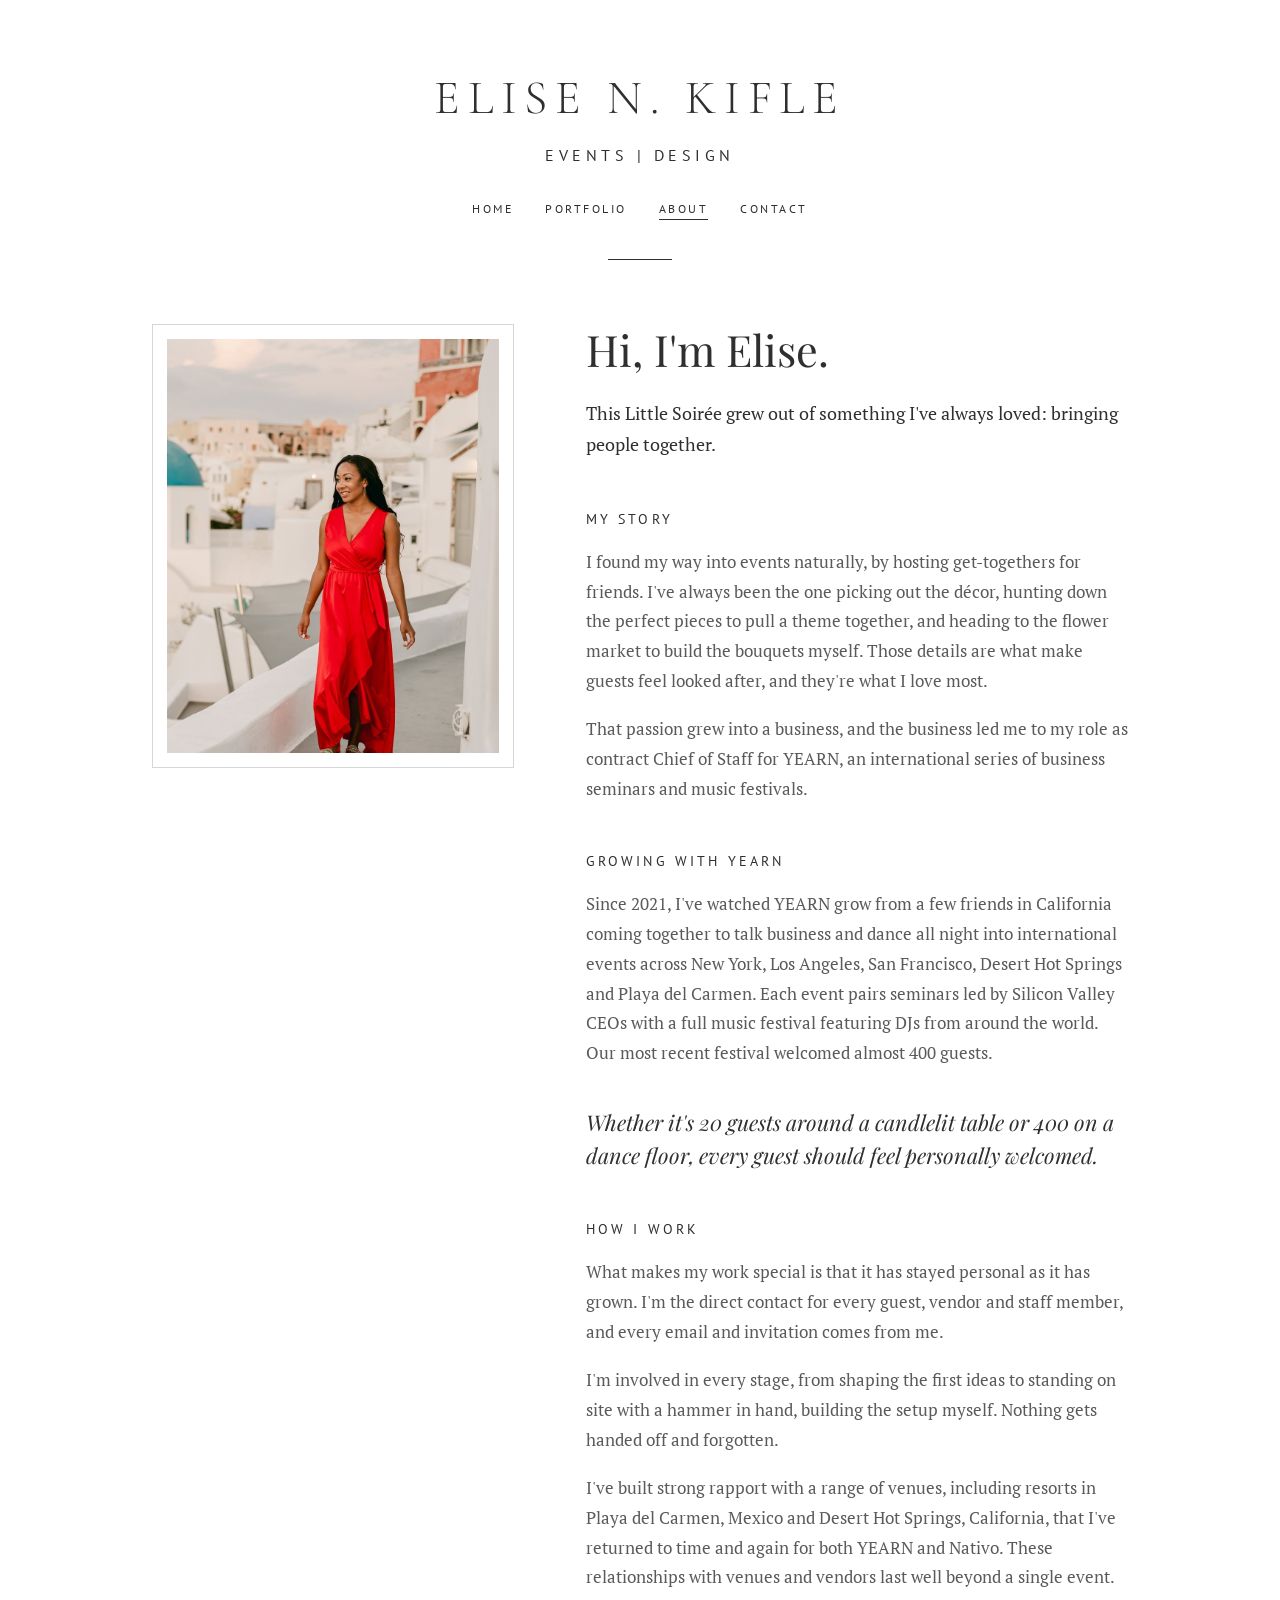
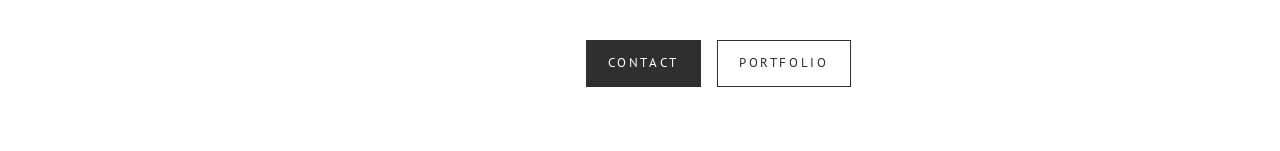
==== commit b67a0ce4: "Show Elise N. Kifle in the header; keep full name in titles and descriptions Co-Authored-By: Claude " ====
--- a/about/index.html
+++ b/about/index.html
@@ -17,7 +17,7 @@
 <body class="about">
 <main class="editorial">
   <header class="masthead">
-    <p class="name" style="font-size:clamp(2rem,4vw,3rem)"><a href="../" style="border:0">Elise Nicole Kifle</a></p>
+    <p class="name" style="font-size:clamp(2rem,4vw,3rem)"><a href="../" style="border:0">Elise N. Kifle</a></p>
     <p class="tagline">Events | Design</p>
     <nav class="mast-nav" aria-label="Main">
       <a href="../">Home</a>
